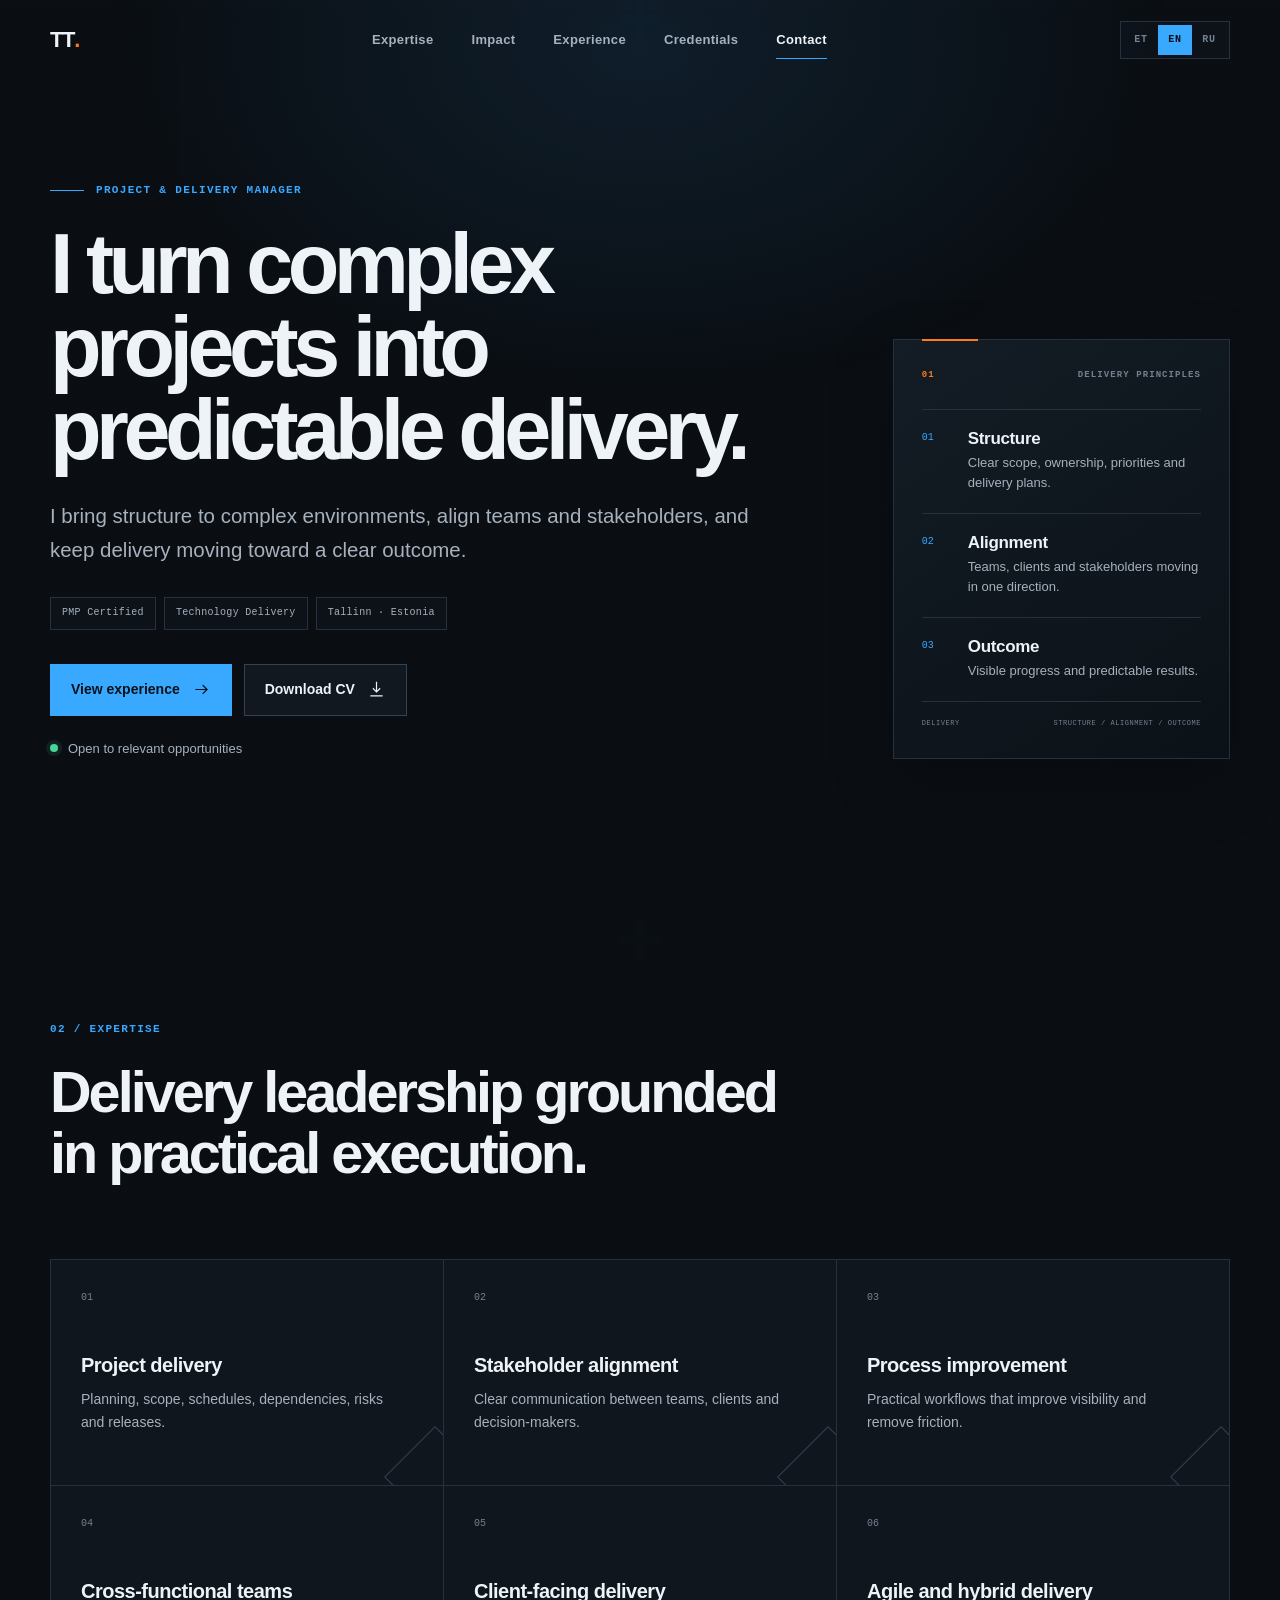
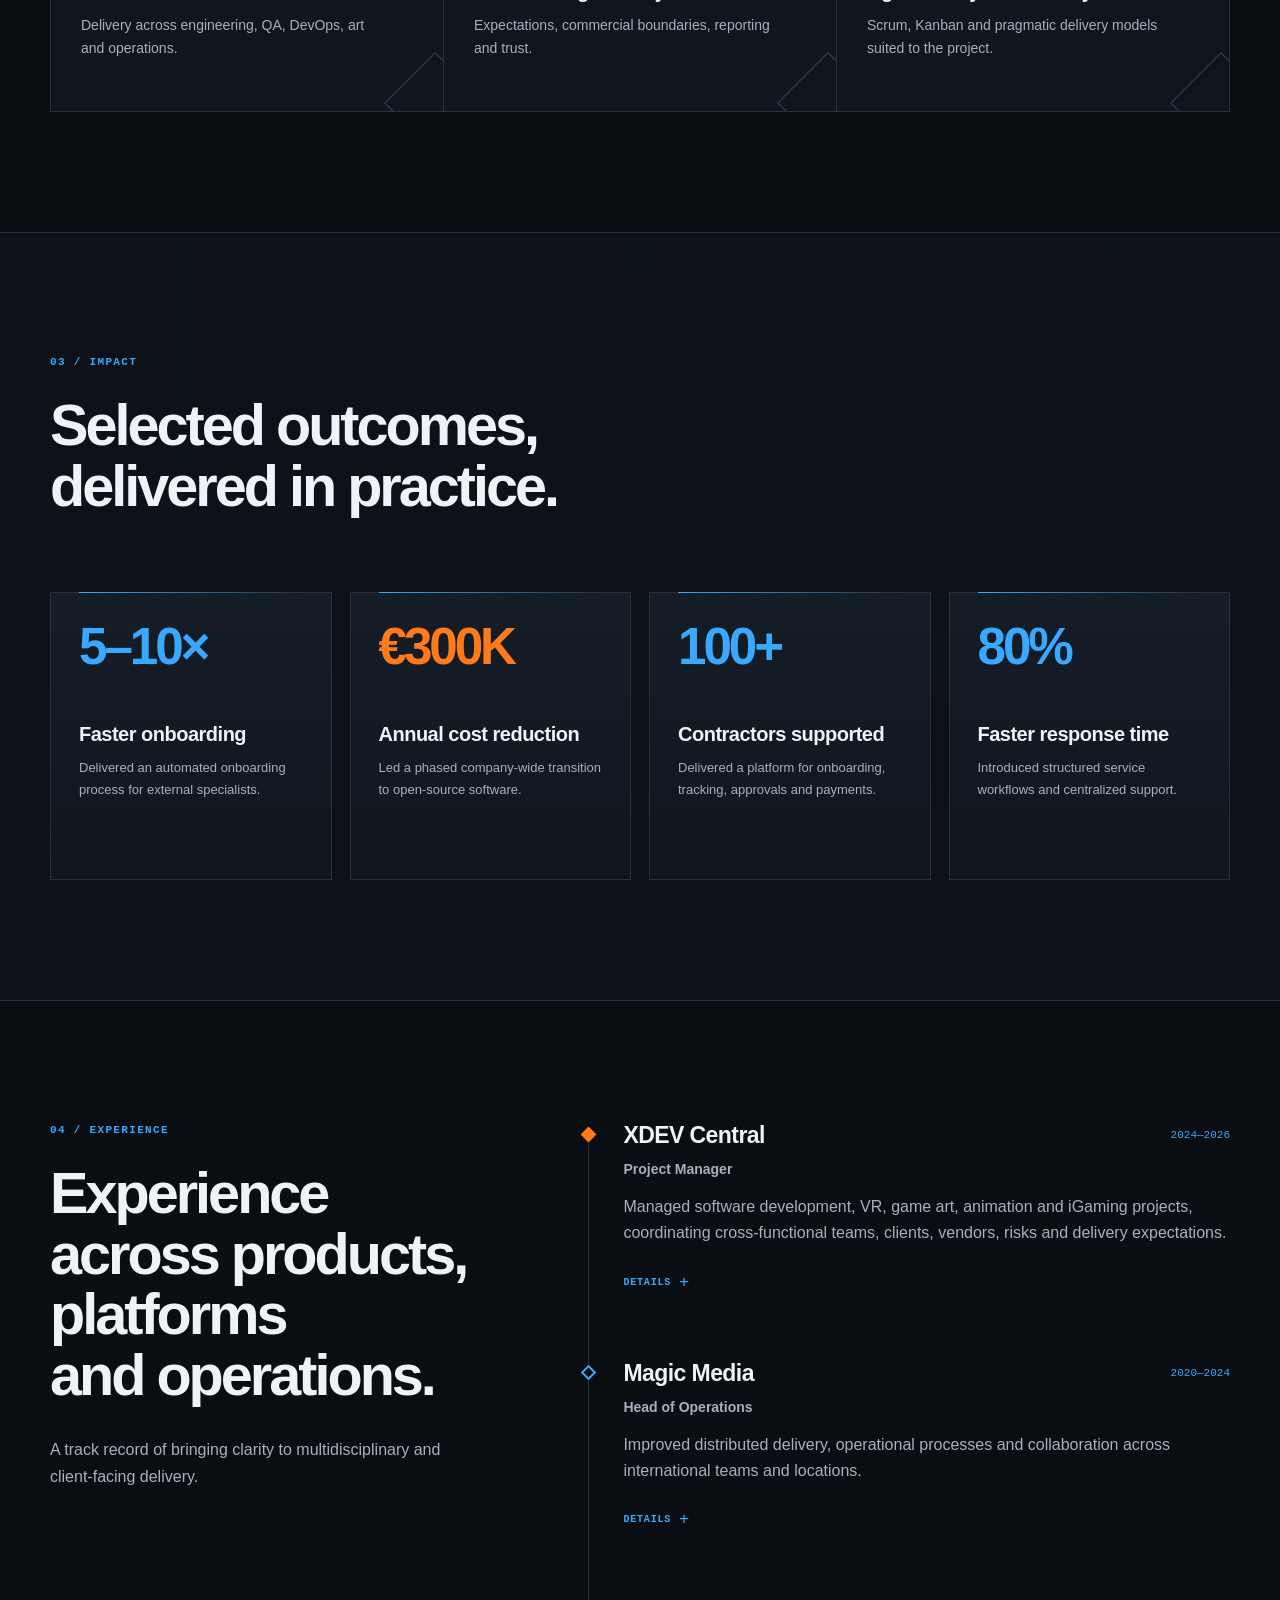
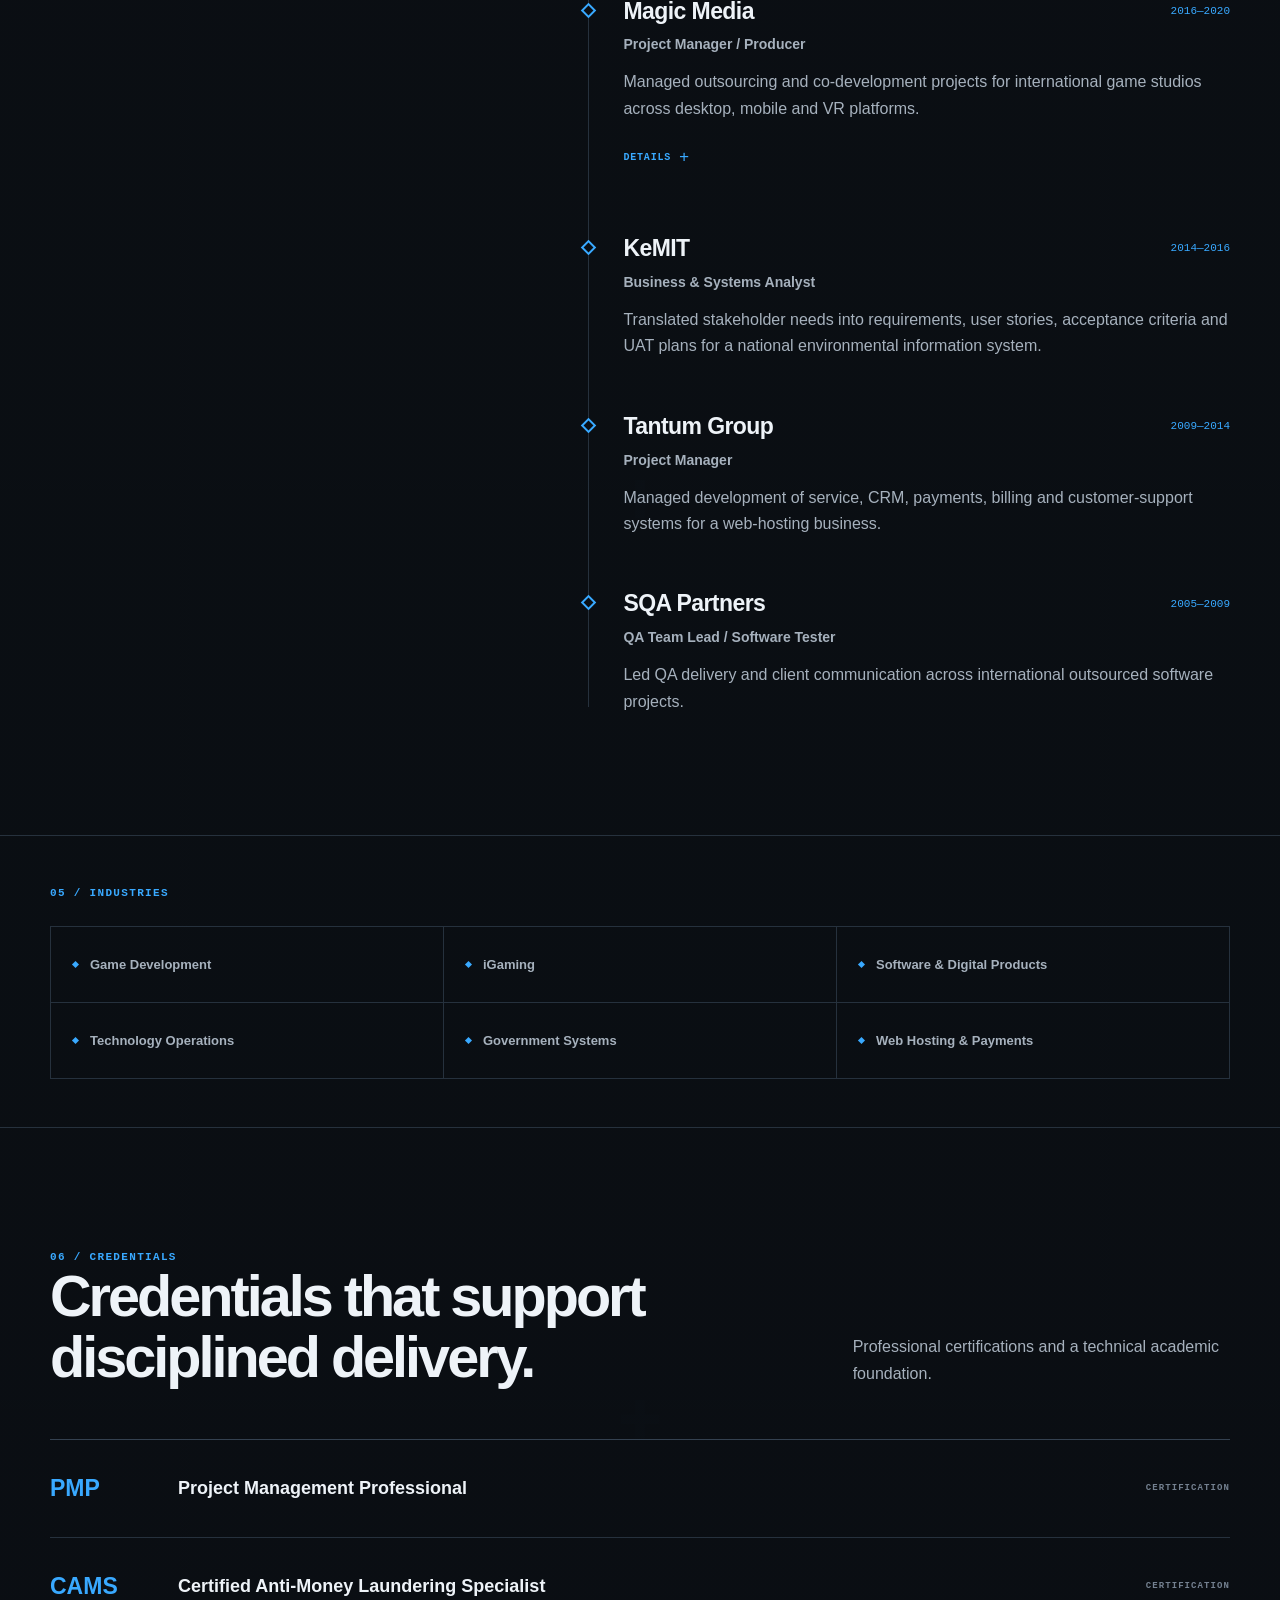
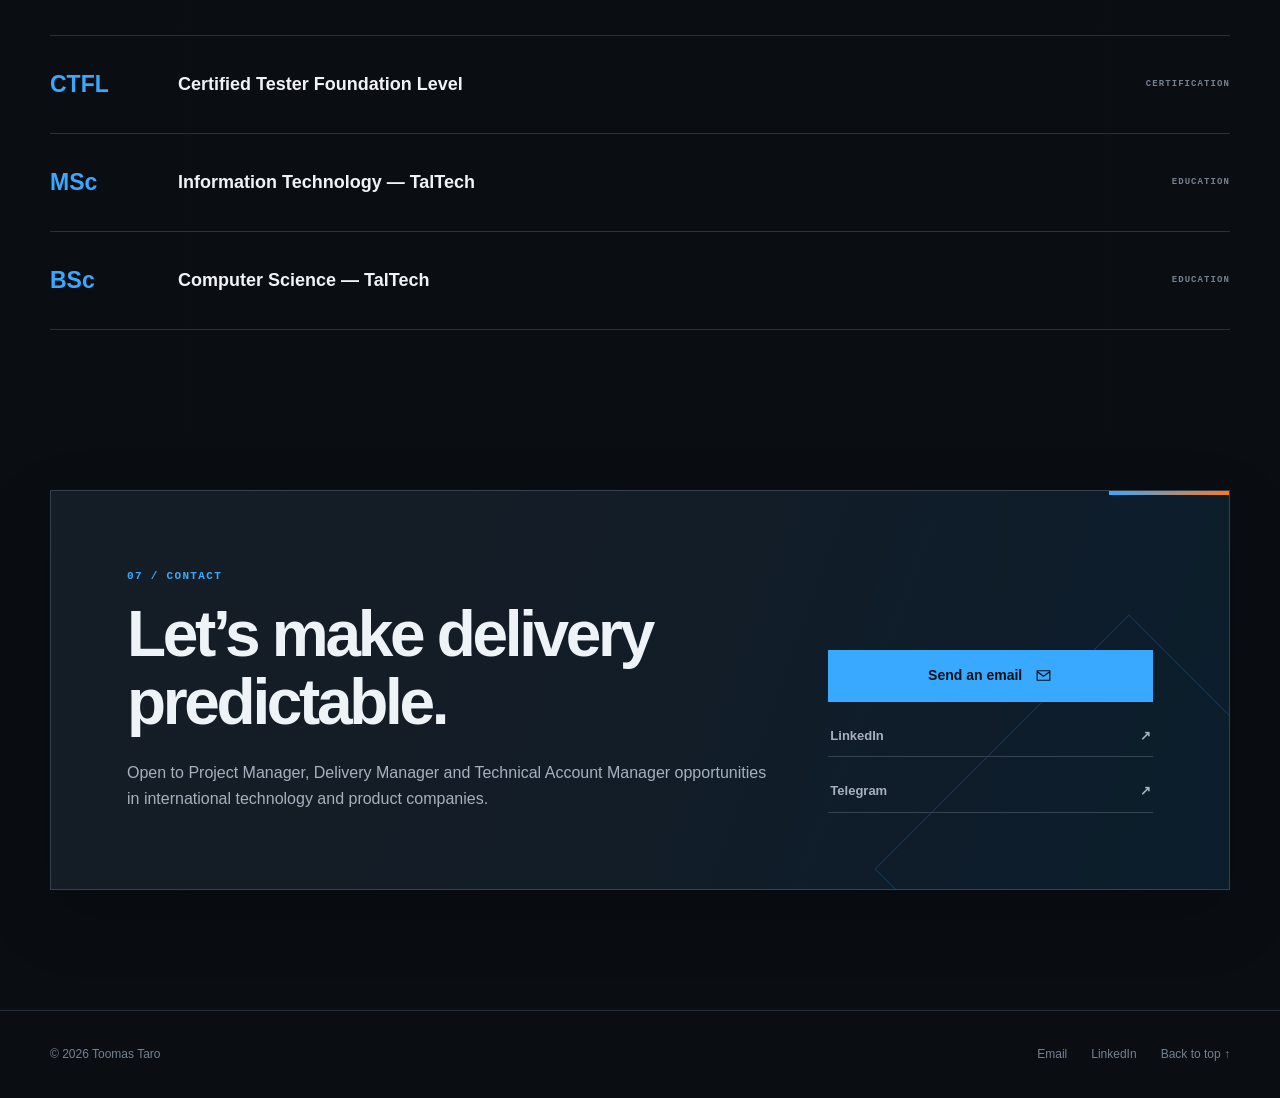
==== index.html @ 983b050f "Build multilingual professional portfolio website" ====
<!doctype html>
<html lang="en">
<head>
  <meta charset="utf-8">
  <meta name="viewport" content="width=device-width, initial-scale=1">
  <title>Toomas Taro — Project &amp; Delivery Manager</title>
  <meta name="description" content="Project &amp; Delivery Manager working across software development, game production, iGaming and digital products.">
  <meta name="author" content="Toomas Taro">
  <meta name="theme-color" content="#0a0e13">
  <link rel="canonical" href="https://cv.toomastaro.com/">
  <meta property="og:title" content="Toomas Taro — Project &amp; Delivery Manager">
  <meta property="og:description" content="Project &amp; Delivery Manager working across software development, game production, iGaming and digital products.">
  <meta property="og:type" content="profile">
  <meta property="og:url" content="https://cv.toomastaro.com/">
  <meta property="og:image" content="https://cv.toomastaro.com/assets/images/social-preview.svg">
  <meta property="og:image:alt" content="Toomas Taro — Project &amp; Delivery Manager">
  <meta name="twitter:card" content="summary_large_image">
  <meta name="twitter:title" content="Toomas Taro — Project &amp; Delivery Manager">
  <meta name="twitter:description" content="Project &amp; Delivery Manager working across software development, game production, iGaming and digital products.">
  <meta name="twitter:image" content="https://cv.toomastaro.com/assets/images/social-preview.svg">
  <link rel="icon" href="favicon.svg" type="image/svg+xml">
  <link rel="stylesheet" href="styles.css">
  <script type="application/ld+json">
    {
      "@context": "https://schema.org",
      "@type": "Person",
      "name": "Toomas Taro",
      "jobTitle": "Project & Delivery Manager",
      "address": {
        "@type": "PostalAddress",
        "addressLocality": "Tallinn",
        "addressCountry": "EE"
      },
      "email": "mailto:toomas.taro@gmail.com",
      "url": "https://cv.toomastaro.com/",
      "sameAs": [
        "https://www.linkedin.com/in/toomastaro",
        "https://t.me/mousesquad"
      ],
      "alumniOf": {
        "@type": "CollegeOrUniversity",
        "name": "TalTech"
      }
    }
  </script>
  <script defer src="content/en.js"></script>
  <script defer src="content/et.js"></script>
  <script defer src="content/ru.js"></script>
  <script defer src="script.js"></script>
</head>
<body>
  <a class="skip-link" href="#main" data-i18n="a11y.skip">Skip to content</a>

  <header class="site-header" data-header>
    <div class="header-inner container">
      <a class="brand" href="#top" aria-label="Toomas Taro — home">
        <span>TT</span><i aria-hidden="true">.</i>
      </a>

      <nav class="primary-nav" id="primary-navigation" aria-label="Primary navigation" data-nav>
        <a href="#expertise" data-i18n="nav.expertise">Expertise</a>
        <a href="#impact" data-i18n="nav.impact">Impact</a>
        <a href="#experience" data-i18n="nav.experience">Experience</a>
        <a href="#credentials" data-i18n="nav.credentials">Credentials</a>
        <a href="#contact" data-i18n="nav.contact">Contact</a>
      </nav>

      <div class="header-actions">
        <div class="language-switcher" role="group" aria-label="Language">
          <button type="button" data-language="et" lang="et" aria-pressed="false">ET</button>
          <button type="button" data-language="en" lang="en" aria-pressed="true">EN</button>
          <button type="button" data-language="ru" lang="ru" aria-pressed="false">RU</button>
        </div>
        <button class="menu-toggle" type="button" aria-controls="primary-navigation" aria-expanded="false" data-menu-toggle>
          <span class="sr-only" data-i18n="a11y.menu">Open menu</span>
          <span aria-hidden="true"></span>
          <span aria-hidden="true"></span>
        </button>
      </div>
    </div>
  </header>

  <main id="main">
    <section class="hero section" id="top" aria-labelledby="hero-title">
      <div class="hero-grid container">
        <div class="hero-copy">
          <p class="eyebrow" data-i18n="hero.eyebrow">Project &amp; Delivery Manager</p>
          <h1 id="hero-title" data-i18n="hero.title">I turn complex projects into predictable delivery.</h1>
          <p class="hero-description" data-i18n="hero.description">I bring structure to complex environments, align teams and stakeholders, and keep delivery moving toward a clear outcome.</p>
          <ul class="tag-list" aria-label="Highlights">
            <li data-i18n="hero.tagPmp">PMP Certified</li>
            <li data-i18n="hero.tagDelivery">Technology Delivery</li>
            <li data-i18n="hero.tagLocation">Tallinn · Estonia</li>
          </ul>
          <div class="hero-actions">
            <a class="button button-primary" href="#experience">
              <span data-i18n="hero.viewExperience">View experience</span>
              <svg aria-hidden="true" viewBox="0 0 24 24"><path d="m5 12 14 0m-5-5 5 5-5 5"/></svg>
            </a>
            <a class="button button-secondary" href="assets/cv/toomas-taro-cv-en.pdf" data-cv-link download>
              <span data-i18n="hero.downloadCv">Download CV</span>
              <svg aria-hidden="true" viewBox="0 0 24 24"><path d="M12 3v12m-4-4 4 4 4-4M5 20h14"/></svg>
            </a>
          </div>
          <p class="availability"><span aria-hidden="true"></span><span data-i18n="hero.availability">Open to relevant opportunities</span></p>
        </div>

        <aside class="hero-panel" aria-label="Delivery principles">
          <div class="panel-label"><span>01</span><span data-i18n="hero.panelLabel">Delivery principles</span></div>
          <div class="principle-list" data-render="principles"></div>
          <div class="panel-code" aria-hidden="true"><span>DELIVERY</span><span>STRUCTURE / ALIGNMENT / OUTCOME</span></div>
        </aside>
      </div>
    </section>

    <section class="section" id="expertise" aria-labelledby="expertise-title">
      <div class="container">
        <div class="section-heading reveal">
          <p class="section-index">02 / <span data-i18n="nav.expertise">Expertise</span></p>
          <h2 id="expertise-title" data-i18n="expertise.title">Delivery leadership grounded in practical execution.</h2>
        </div>
        <div class="card-grid expertise-grid" data-render="expertise"></div>
      </div>
    </section>

    <section class="section impact-section" id="impact" aria-labelledby="impact-title">
      <div class="container">
        <div class="section-heading reveal">
          <p class="section-index">03 / <span data-i18n="nav.impact">Impact</span></p>
          <h2 id="impact-title" data-i18n="impact.title">Selected outcomes, delivered in practice.</h2>
        </div>
        <div class="impact-grid" data-render="impact"></div>
      </div>
    </section>

    <section class="section" id="experience" aria-labelledby="experience-title">
      <div class="container experience-layout">
        <div class="section-heading section-heading-sticky reveal">
          <p class="section-index">04 / <span data-i18n="nav.experience">Experience</span></p>
          <h2 id="experience-title" data-i18n="experience.title">Experience across products, platforms and operations.</h2>
          <p data-i18n="experience.intro">A track record of bringing clarity to multidisciplinary and client-facing delivery.</p>
        </div>
        <div class="timeline" data-render="experience"></div>
      </div>
    </section>

    <section class="section industries-section" aria-labelledby="industries-title">
      <div class="container">
        <p class="section-index reveal">05 / <span data-i18n="industries.label">Industries</span></p>
        <h2 class="sr-only" id="industries-title" data-i18n="industries.title">Industry experience</h2>
        <div class="industries-grid" data-render="industries"></div>
      </div>
    </section>

    <section class="section" id="credentials" aria-labelledby="credentials-title">
      <div class="container">
        <div class="section-heading credentials-heading reveal">
          <div>
            <p class="section-index">06 / <span data-i18n="nav.credentials">Credentials</span></p>
            <h2 id="credentials-title" data-i18n="credentials.title">Credentials that support disciplined delivery.</h2>
          </div>
          <p data-i18n="credentials.intro">Professional certifications and a technical academic foundation.</p>
        </div>
        <div class="credentials-list" data-render="credentials"></div>
      </div>
    </section>

    <section class="section contact-section" id="contact" aria-labelledby="contact-title">
      <div class="container">
        <div class="contact-card reveal">
          <div class="contact-copy">
            <p class="section-index">07 / <span data-i18n="nav.contact">Contact</span></p>
            <h2 id="contact-title" data-i18n="contact.title">Let’s make delivery predictable.</h2>
            <p data-i18n="contact.description">Open to Project Manager, Delivery Manager and Technical Account Manager opportunities in international technology and product companies.</p>
          </div>
          <div class="contact-actions">
            <a class="button button-primary" href="mailto:toomas.taro@gmail.com">
              <span data-i18n="contact.email">Send an email</span>
              <svg aria-hidden="true" viewBox="0 0 24 24"><path d="M4 6h16v12H4zM4 7l8 6 8-6"/></svg>
            </a>
            <a class="text-link" href="https://www.linkedin.com/in/toomastaro" target="_blank" rel="noopener noreferrer">LinkedIn <span aria-hidden="true">↗</span></a>
            <a class="text-link" href="https://t.me/mousesquad" target="_blank" rel="noopener noreferrer">Telegram <span aria-hidden="true">↗</span></a>
          </div>
        </div>
      </div>
    </section>
  </main>

  <footer class="site-footer">
    <div class="container footer-inner">
      <p>© <span data-current-year>2026</span> Toomas Taro</p>
      <div class="footer-links">
        <a href="mailto:toomas.taro@gmail.com">Email</a>
        <a href="https://www.linkedin.com/in/toomastaro" target="_blank" rel="noopener noreferrer">LinkedIn</a>
        <a href="#top" data-i18n="footer.top">Back to top ↑</a>
      </div>
    </div>
  </footer>
</body>
</html>
---- styles.css ----
:root {
  --background: #0a0e13;
  --background-secondary: #10161e;
  --surface: #151d27;
  --surface-hover: #1a2531;
  --text-primary: #eef3f8;
  --text-secondary: #a6b1bd;
  --text-muted: #748190;
  --blue: #39a9ff;
  --blue-dark: #1675b8;
  --orange: #ff7a1a;
  --border: #26313d;
  --border-light: #344150;
  --font-heading: "Space Grotesk", "Aptos Display", "Segoe UI", sans-serif;
  --font-body: Inter, Aptos, "Segoe UI", sans-serif;
  --font-mono: "JetBrains Mono", "Cascadia Code", Consolas, monospace;
  --container: 1180px;
  --header-height: 80px;
  --radius: 3px;
  --shadow: 0 24px 60px rgb(0 0 0 / 24%);
  color-scheme: dark;
}

*,
*::before,
*::after {
  box-sizing: border-box;
}

html {
  scroll-behavior: smooth;
  scroll-padding-top: calc(var(--header-height) + 24px);
}

body {
  min-width: 320px;
  margin: 0;
  overflow-x: hidden;
  color: var(--text-primary);
  background:
    linear-gradient(rgb(10 14 19 / 94%), rgb(10 14 19 / 98%)),
    url("assets/images/decorative-grid.svg") top center / 920px auto repeat;
  font-family: var(--font-body);
  font-size: 16px;
  line-height: 1.65;
  -webkit-font-smoothing: antialiased;
}

body::before {
  position: fixed;
  z-index: -1;
  top: -20rem;
  left: 50%;
  width: 70rem;
  height: 46rem;
  background: radial-gradient(ellipse, rgb(57 169 255 / 10%), transparent 68%);
  content: "";
  pointer-events: none;
  transform: translateX(-50%);
}

body.menu-open {
  overflow: hidden;
}

::selection {
  color: var(--text-primary);
  background: rgb(22 117 184 / 65%);
}

a {
  color: inherit;
  text-decoration: none;
}

button,
a {
  -webkit-tap-highlight-color: transparent;
}

button {
  color: inherit;
  font: inherit;
}

svg {
  display: block;
}

.container {
  width: min(calc(100% - 48px), var(--container));
  margin-inline: auto;
}

.section {
  padding: 120px 0;
}

.sr-only {
  position: absolute;
  width: 1px;
  height: 1px;
  padding: 0;
  overflow: hidden;
  border: 0;
  margin: -1px;
  clip: rect(0, 0, 0, 0);
  white-space: nowrap;
}

.skip-link {
  position: fixed;
  z-index: 1000;
  top: 12px;
  left: 12px;
  padding: 10px 16px;
  color: var(--background);
  background: var(--text-primary);
  font-weight: 700;
  transform: translateY(-150%);
}

.skip-link:focus {
  transform: translateY(0);
}

:focus-visible {
  outline: 2px solid var(--orange);
  outline-offset: 4px;
}

/* Header */
.site-header {
  position: fixed;
  z-index: 100;
  top: 0;
  right: 0;
  left: 0;
  border-bottom: 1px solid transparent;
  transition: background-color 180ms ease, border-color 180ms ease, box-shadow 180ms ease;
}

.site-header.is-scrolled,
.site-header.is-menu-open {
  border-color: rgb(38 49 61 / 85%);
  background: rgb(10 14 19 / 88%);
  box-shadow: 0 10px 40px rgb(0 0 0 / 14%);
  backdrop-filter: blur(18px);
}

.header-inner {
  display: flex;
  min-height: var(--header-height);
  align-items: center;
  justify-content: space-between;
  transition: min-height 180ms ease;
}

.is-scrolled .header-inner {
  min-height: 66px;
}

.brand {
  display: inline-flex;
  align-items: baseline;
  font-family: var(--font-heading);
  font-size: 22px;
  font-weight: 800;
  letter-spacing: -0.06em;
}

.brand i {
  color: var(--orange);
  font-style: normal;
}

.primary-nav {
  display: flex;
  align-items: center;
  gap: clamp(20px, 3vw, 38px);
}

.primary-nav a {
  position: relative;
  color: var(--text-secondary);
  font-size: 13px;
  font-weight: 650;
  letter-spacing: 0.025em;
  transition: color 160ms ease;
}

.primary-nav a::after {
  position: absolute;
  right: 0;
  bottom: -8px;
  left: 0;
  height: 1px;
  background: var(--blue);
  content: "";
  transform: scaleX(0);
  transform-origin: right;
  transition: transform 180ms ease;
}

.primary-nav a:hover,
.primary-nav a[aria-current="true"] {
  color: var(--text-primary);
}

.primary-nav a:hover::after,
.primary-nav a[aria-current="true"]::after {
  transform: scaleX(1);
  transform-origin: left;
}

.header-actions,
.language-switcher {
  display: flex;
  align-items: center;
}

.header-actions {
  gap: 16px;
}

.language-switcher {
  padding: 3px;
  border: 1px solid var(--border);
  background: rgb(16 22 30 / 60%);
}

.language-switcher button {
  min-width: 34px;
  min-height: 30px;
  padding: 4px 7px;
  border: 0;
  color: var(--text-muted);
  background: transparent;
  cursor: pointer;
  font-family: var(--font-mono);
  font-size: 10px;
  font-weight: 700;
  letter-spacing: 0.08em;
}

.language-switcher button[aria-pressed="true"] {
  color: var(--background);
  background: var(--blue);
}

.menu-toggle {
  display: none;
  width: 42px;
  height: 42px;
  padding: 12px 9px;
  border: 1px solid var(--border);
  background: transparent;
  cursor: pointer;
}

.menu-toggle span:not(.sr-only) {
  display: block;
  width: 22px;
  height: 1px;
  margin: 5px 0;
  background: currentcolor;
  transition: transform 180ms ease;
}

.menu-toggle[aria-expanded="true"] span:nth-last-child(2) {
  transform: translateY(3px) rotate(45deg);
}

.menu-toggle[aria-expanded="true"] span:last-child {
  transform: translateY(-3px) rotate(-45deg);
}

/* Type and shared components */
h1,
h2,
h3,
p {
  margin-top: 0;
}

h1,
h2,
h3 {
  font-family: var(--font-heading);
  text-wrap: balance;
}

h1 {
  max-width: 850px;
  margin-bottom: 28px;
  font-size: clamp(3.25rem, 6.6vw, 6.25rem);
  font-weight: 690;
  letter-spacing: -0.065em;
  line-height: 0.98;
}

h2 {
  max-width: 790px;
  margin-bottom: 24px;
  font-size: clamp(2.2rem, 4.5vw, 4.25rem);
  font-weight: 640;
  letter-spacing: -0.052em;
  line-height: 1.05;
}

h3 {
  margin-bottom: 10px;
  font-size: 20px;
  letter-spacing: -0.025em;
  line-height: 1.25;
}

.eyebrow,
.section-index,
.panel-label,
.credential-type {
  color: var(--blue);
  font-family: var(--font-mono);
  font-size: 11px;
  font-weight: 700;
  letter-spacing: 0.12em;
  text-transform: uppercase;
}

.eyebrow {
  display: flex;
  margin-bottom: 24px;
  align-items: center;
  gap: 12px;
}

.eyebrow::before {
  width: 34px;
  height: 1px;
  background: var(--blue);
  content: "";
}

.section-heading {
  display: flex;
  margin-bottom: 52px;
  flex-direction: column;
  gap: 8px;
}

.section-heading p:last-child {
  max-width: 540px;
  color: var(--text-secondary);
}

.section-index {
  margin-bottom: 16px;
}

.button {
  display: inline-flex;
  min-height: 52px;
  padding: 13px 20px;
  border: 1px solid transparent;
  align-items: center;
  justify-content: center;
  gap: 12px;
  font-size: 14px;
  font-weight: 750;
  line-height: 1.2;
  transition: border-color 160ms ease, background 160ms ease, color 160ms ease, transform 160ms ease;
}

.button svg {
  width: 19px;
  height: 19px;
  fill: none;
  stroke: currentcolor;
  stroke-linecap: square;
  stroke-linejoin: miter;
  stroke-width: 1.5;
}

.button:hover {
  transform: translateY(-2px);
}

.button-primary {
  color: #06111a;
  background: var(--blue);
}

.button-primary:hover {
  background: #68bdff;
}

.button-secondary {
  border-color: var(--border-light);
  color: var(--text-primary);
  background: rgb(21 29 39 / 70%);
}

.button-secondary:hover {
  border-color: var(--blue);
  background: var(--surface-hover);
}

/* Hero */
.hero {
  display: flex;
  min-height: min(940px, 100svh);
  padding-top: calc(var(--header-height) + 80px);
  align-items: center;
}

.hero-grid {
  display: grid;
  align-items: end;
  gap: 48px;
  grid-template-columns: minmax(0, 1.65fr) minmax(300px, 0.7fr);
}

.hero-copy {
  position: relative;
}

.hero-description {
  max-width: 720px;
  margin-bottom: 30px;
  color: var(--text-secondary);
  font-size: clamp(1.05rem, 1.6vw, 1.3rem);
  line-height: 1.65;
}

.tag-list {
  display: flex;
  padding: 0;
  margin: 0 0 34px;
  flex-wrap: wrap;
  gap: 8px;
  list-style: none;
}

.tag-list li {
  padding: 7px 11px;
  border: 1px solid var(--border);
  color: var(--text-secondary);
  background: rgb(16 22 30 / 65%);
  font-family: var(--font-mono);
  font-size: 10px;
  letter-spacing: 0.03em;
}

.hero-actions {
  display: flex;
  flex-wrap: wrap;
  gap: 12px;
}

.availability {
  display: flex;
  margin: 22px 0 0;
  align-items: center;
  gap: 10px;
  color: var(--text-secondary);
  font-size: 13px;
}

.availability > span:first-child {
  position: relative;
  width: 8px;
  height: 8px;
  border-radius: 50%;
  background: #44d69a;
  box-shadow: 0 0 0 4px rgb(68 214 154 / 10%);
}

.hero-panel {
  position: relative;
  padding: 28px;
  border: 1px solid var(--border);
  background: linear-gradient(145deg, rgb(21 29 39 / 92%), rgb(12 18 24 / 92%));
  box-shadow: var(--shadow);
}

.hero-panel::before {
  position: absolute;
  top: -1px;
  left: 28px;
  width: 56px;
  height: 2px;
  background: var(--orange);
  content: "";
}

.panel-label {
  display: flex;
  margin-bottom: 26px;
  align-items: center;
  justify-content: space-between;
  color: var(--text-muted);
  font-size: 9px;
}

.panel-label span:first-child {
  color: var(--orange);
}

.principle {
  display: grid;
  padding: 20px 0;
  border-top: 1px solid var(--border);
  gap: 18px;
  grid-template-columns: 28px 1fr;
}

.principle-number {
  color: var(--blue);
  font-family: var(--font-mono);
  font-size: 10px;
}

.principle h2 {
  margin: 0 0 5px;
  font-size: 17px;
  font-weight: 650;
  letter-spacing: -0.02em;
}

.principle p {
  margin: 0;
  color: var(--text-secondary);
  font-size: 13px;
  line-height: 1.55;
}

.panel-code {
  display: flex;
  padding-top: 16px;
  border-top: 1px solid var(--border);
  justify-content: space-between;
  gap: 12px;
  color: var(--text-muted);
  font-family: var(--font-mono);
  font-size: 7px;
  letter-spacing: 0.08em;
}

/* Expertise */
.card-grid {
  display: grid;
  gap: 1px;
  background: var(--border);
  border: 1px solid var(--border);
}

.expertise-grid {
  grid-template-columns: repeat(3, minmax(0, 1fr));
}

.expertise-card {
  position: relative;
  min-height: 225px;
  padding: 30px;
  overflow: hidden;
  background: var(--background-secondary);
  transition: background 180ms ease, transform 180ms ease;
}

.expertise-card::after {
  position: absolute;
  right: -28px;
  bottom: -28px;
  width: 72px;
  height: 72px;
  border: 1px solid var(--border-light);
  content: "";
  transform: rotate(45deg);
  transition: border-color 180ms ease;
}

.expertise-card:hover {
  z-index: 1;
  background: var(--surface);
  transform: translateY(-4px);
}

.expertise-card:hover::after {
  border-color: var(--blue);
}

.card-number {
  display: block;
  margin-bottom: 46px;
  color: var(--text-muted);
  font-family: var(--font-mono);
  font-size: 10px;
}

.expertise-card p {
  max-width: 310px;
  margin: 0;
  color: var(--text-secondary);
  font-size: 14px;
}

/* Impact */
.impact-section {
  border-block: 1px solid var(--border);
  background: rgb(16 22 30 / 55%);
}

.impact-grid {
  display: grid;
  gap: 18px;
  grid-template-columns: repeat(4, minmax(0, 1fr));
}

.impact-card {
  position: relative;
  min-height: 288px;
  padding: 28px;
  border: 1px solid var(--border);
  background: linear-gradient(180deg, var(--surface), var(--background-secondary));
  transition: border-color 180ms ease, transform 180ms ease;
}

.impact-card:hover {
  border-color: var(--border-light);
  transform: translateY(-4px);
}

.impact-card::before {
  position: absolute;
  top: -1px;
  right: 28px;
  left: 28px;
  height: 1px;
  background: linear-gradient(90deg, var(--blue), transparent);
  content: "";
}

.impact-value {
  display: block;
  margin-bottom: 50px;
  color: var(--blue);
  font-family: var(--font-heading);
  font-size: clamp(2.6rem, 4vw, 4.2rem);
  font-weight: 700;
  letter-spacing: -0.06em;
  line-height: 1;
}

.impact-card:nth-child(2) .impact-value {
  color: var(--orange);
}

.impact-card p {
  margin: 0;
  color: var(--text-secondary);
  font-size: 13px;
}

/* Experience */
.experience-layout {
  display: grid;
  align-items: start;
  gap: clamp(48px, 8vw, 110px);
  grid-template-columns: minmax(280px, 0.8fr) minmax(0, 1.2fr);
}

.section-heading-sticky {
  position: sticky;
  top: 120px;
  margin: 0;
}

.timeline {
  position: relative;
}

.timeline::before {
  position: absolute;
  top: 8px;
  bottom: 8px;
  left: 5px;
  width: 1px;
  background: var(--border);
  content: "";
}

.timeline-item {
  position: relative;
  padding: 0 0 52px 40px;
}

.timeline-item:last-child {
  padding-bottom: 0;
}

.timeline-marker {
  position: absolute;
  top: 8px;
  left: 0;
  width: 11px;
  height: 11px;
  border: 2px solid var(--blue);
  background: var(--background);
  transform: rotate(45deg);
}

.timeline-item:first-child .timeline-marker {
  border-color: var(--orange);
  background: var(--orange);
}

.timeline-meta {
  display: flex;
  margin-bottom: 8px;
  align-items: center;
  justify-content: space-between;
  gap: 20px;
}

.timeline-company {
  margin: 0;
  font-size: 23px;
}

.timeline-period {
  flex: 0 0 auto;
  color: var(--blue);
  font-family: var(--font-mono);
  font-size: 11px;
}

.timeline-role {
  margin-bottom: 13px;
  color: var(--text-secondary);
  font-size: 14px;
  font-weight: 700;
}

.timeline-description {
  margin-bottom: 0;
  color: var(--text-secondary);
}

.details-toggle {
  display: inline-flex;
  padding: 10px 0;
  border: 0;
  margin-top: 12px;
  align-items: center;
  gap: 8px;
  color: var(--blue);
  background: transparent;
  cursor: pointer;
  font-family: var(--font-mono);
  font-size: 10px;
  font-weight: 700;
  letter-spacing: 0.08em;
  text-transform: uppercase;
}

.details-toggle::after {
  content: "+";
  font-size: 17px;
  font-weight: 400;
}

.details-toggle[aria-expanded="true"]::after {
  content: "−";
}

.timeline-details {
  display: grid;
  grid-template-rows: 0fr;
  transition: grid-template-rows 220ms ease;
}

.timeline-details > div {
  overflow: hidden;
}

.timeline-details.is-open {
  grid-template-rows: 1fr;
}

.timeline-details ul {
  padding: 16px 0 0 18px;
  margin: 0;
  color: var(--text-secondary);
  font-size: 14px;
}

.timeline-details li {
  padding-left: 6px;
  margin-bottom: 7px;
}

.timeline-details li::marker {
  color: var(--orange);
}

/* Industries */
.industries-section {
  padding: 48px 0;
  border-block: 1px solid var(--border);
}

.industries-section .section-index {
  margin-bottom: 24px;
}

.industries-grid {
  display: grid;
  border-top: 1px solid var(--border);
  border-left: 1px solid var(--border);
  grid-template-columns: repeat(3, minmax(0, 1fr));
}

.industry-item {
  display: flex;
  min-height: 76px;
  padding: 18px 22px;
  border-right: 1px solid var(--border);
  border-bottom: 1px solid var(--border);
  align-items: center;
  gap: 12px;
  color: var(--text-secondary);
  font-size: 13px;
  font-weight: 700;
}

.industry-item::before {
  width: 5px;
  height: 5px;
  flex: 0 0 auto;
  background: var(--blue);
  content: "";
  transform: rotate(45deg);
}

/* Credentials */
.credentials-heading {
  display: grid;
  align-items: end;
  gap: 48px;
  grid-template-columns: 1.6fr 0.8fr;
}

.credentials-heading h2,
.credentials-heading p {
  margin-bottom: 0;
}

.credentials-list {
  border-top: 1px solid var(--border-light);
}

.credential-item {
  display: grid;
  min-height: 98px;
  padding: 20px 0;
  border-bottom: 1px solid var(--border);
  align-items: center;
  gap: 28px;
  grid-template-columns: 100px 1fr auto;
  transition: padding 180ms ease, background 180ms ease;
}

.credential-item:hover {
  padding-right: 20px;
  padding-left: 20px;
  background: var(--background-secondary);
}

.credential-code {
  color: var(--blue);
  font-family: var(--font-heading);
  font-size: 23px;
  font-weight: 700;
}

.credential-name {
  font-family: var(--font-heading);
  font-size: 18px;
  font-weight: 600;
}

.credential-type {
  color: var(--text-muted);
  font-size: 9px;
}

/* Contact and footer */
.contact-section {
  padding-top: 40px;
}

.contact-card {
  position: relative;
  display: grid;
  min-height: 390px;
  padding: clamp(32px, 6vw, 76px);
  overflow: hidden;
  border: 1px solid var(--border-light);
  align-items: end;
  gap: 52px;
  background:
    linear-gradient(110deg, rgb(21 29 39 / 98%) 30%, rgb(12 31 46 / 92%)),
    url("assets/images/decorative-grid.svg") center / 720px;
  box-shadow: var(--shadow);
  grid-template-columns: 1.4fr 0.7fr;
}

.contact-card::before,
.contact-card::after {
  position: absolute;
  content: "";
  pointer-events: none;
}

.contact-card::before {
  top: 0;
  right: 0;
  width: 120px;
  height: 4px;
  background: linear-gradient(90deg, var(--blue), var(--orange));
}

.contact-card::after {
  right: -80px;
  bottom: -160px;
  width: 360px;
  height: 360px;
  border: 1px solid rgb(57 169 255 / 20%);
  transform: rotate(45deg);
}

.contact-copy,
.contact-actions {
  position: relative;
  z-index: 1;
}

.contact-copy h2 {
  font-size: clamp(2.6rem, 5vw, 5rem);
}

.contact-copy p:last-child {
  max-width: 680px;
  margin-bottom: 0;
  color: var(--text-secondary);
}

.contact-actions {
  display: flex;
  align-items: stretch;
  flex-direction: column;
  gap: 13px;
}

.text-link {
  display: flex;
  padding: 10px 2px;
  border-bottom: 1px solid var(--border-light);
  align-items: center;
  justify-content: space-between;
  color: var(--text-secondary);
  font-size: 13px;
  font-weight: 700;
  transition: color 160ms ease, border-color 160ms ease;
}

.text-link:hover {
  border-color: var(--blue);
  color: var(--text-primary);
}

.site-footer {
  padding: 34px 0;
  border-top: 1px solid var(--border);
  color: var(--text-muted);
  font-size: 12px;
}

.footer-inner,
.footer-links {
  display: flex;
  align-items: center;
}

.footer-inner {
  justify-content: space-between;
  gap: 24px;
}

.footer-inner p {
  margin: 0;
}

.footer-links {
  gap: 24px;
}

.footer-links a:hover {
  color: var(--text-primary);
}

/* Reveal motion */
.reveal,
[data-render] > * {
  opacity: 0;
  transform: translateY(14px);
  transition: opacity 500ms ease, transform 500ms ease;
}

.reveal.is-visible,
[data-render] > *.is-visible {
  opacity: 1;
  transform: translateY(0);
}

[data-render] > *:nth-child(2) {
  transition-delay: 45ms;
}

[data-render] > *:nth-child(3) {
  transition-delay: 90ms;
}

[data-render] > *:nth-child(4) {
  transition-delay: 135ms;
}

[data-render] > *:nth-child(5),
[data-render] > *:nth-child(6) {
  transition-delay: 180ms;
}

/* Responsive */
@media (max-width: 980px) {
  .section {
    padding: 96px 0;
  }

  .primary-nav {
    gap: 20px;
  }

  .hero {
    min-height: auto;
    padding-top: 160px;
  }

  .hero-grid {
    align-items: stretch;
    grid-template-columns: 1fr;
  }

  .hero-panel {
    display: grid;
    gap: 0 28px;
    grid-template-columns: repeat(3, 1fr);
  }

  .panel-label,
  .panel-code {
    grid-column: 1 / -1;
  }

  .principle {
    grid-template-columns: 24px 1fr;
  }

  .expertise-grid {
    grid-template-columns: repeat(2, minmax(0, 1fr));
  }

  .impact-grid {
    grid-template-columns: repeat(2, minmax(0, 1fr));
  }

  .impact-card {
    min-height: 250px;
  }

  .experience-layout {
    grid-template-columns: 1fr;
  }

  .section-heading-sticky {
    position: static;
  }
}

@media (max-width: 800px) {
  :root {
    --header-height: 72px;
  }

  .primary-nav {
    position: fixed;
    top: var(--header-height);
    right: 0;
    left: 0;
    display: grid;
    padding: 18px 24px 28px;
    border-bottom: 1px solid var(--border);
    gap: 0;
    background: rgb(10 14 19 / 98%);
    opacity: 0;
    pointer-events: none;
    transform: translateY(-12px);
    transition: opacity 180ms ease, transform 180ms ease;
    visibility: hidden;
  }

  .primary-nav.is-open {
    opacity: 1;
    pointer-events: auto;
    transform: translateY(0);
    visibility: visible;
  }

  .primary-nav a {
    padding: 15px 0;
    border-bottom: 1px solid var(--border);
    font-size: 15px;
  }

  .primary-nav a::after {
    display: none;
  }

  .menu-toggle {
    display: block;
  }

  .hero-panel {
    grid-template-columns: 1fr;
  }

  .panel-label,
  .panel-code {
    grid-column: auto;
  }

  .credentials-heading {
    grid-template-columns: 1fr;
  }

  .contact-card {
    grid-template-columns: 1fr;
  }
}

@media (max-width: 620px) {
  .container {
    width: min(calc(100% - 32px), var(--container));
  }

  .section {
    padding: 76px 0;
  }

  h1 {
    font-size: clamp(2.8rem, 13.5vw, 4rem);
  }

  h2 {
    font-size: clamp(2rem, 10vw, 3rem);
  }

  .header-inner {
    min-height: var(--header-height);
  }

  .header-actions {
    gap: 8px;
  }

  .language-switcher button {
    min-width: 30px;
    padding-inline: 5px;
  }

  .hero {
    padding-top: 128px;
  }

  .hero-grid {
    gap: 36px;
  }

  .hero-actions {
    align-items: stretch;
    flex-direction: column;
  }

  .hero-actions .button {
    width: 100%;
  }

  .hero-panel {
    padding: 22px;
  }

  .expertise-grid,
  .impact-grid,
  .industries-grid {
    grid-template-columns: 1fr;
  }

  .expertise-card,
  .impact-card {
    min-height: auto;
  }

  .card-number,
  .impact-value {
    margin-bottom: 30px;
  }

  .timeline-item {
    padding-left: 30px;
  }

  .timeline-meta {
    align-items: flex-start;
    flex-direction: column-reverse;
    gap: 4px;
  }

  .credential-item {
    gap: 5px 18px;
    grid-template-columns: 66px 1fr;
  }

  .credential-code {
    grid-row: 1 / 3;
  }

  .credential-type {
    grid-column: 2;
  }

  .contact-section {
    padding-top: 18px;
  }

  .contact-card {
    min-height: 0;
    padding: 30px 22px;
    gap: 38px;
  }

  .contact-copy h2 {
    font-size: clamp(2.4rem, 12vw, 3.5rem);
  }

  .footer-inner {
    align-items: flex-start;
    flex-direction: column;
  }

  .footer-links {
    flex-wrap: wrap;
    gap: 14px 20px;
  }
}

@media (prefers-reduced-motion: reduce) {
  html {
    scroll-behavior: auto;
  }

  *,
  *::before,
  *::after {
    scroll-behavior: auto !important;
    transition-duration: 0.01ms !important;
    animation-duration: 0.01ms !important;
    animation-iteration-count: 1 !important;
  }

  .reveal,
  [data-render] > * {
    opacity: 1;
    transform: none;
  }
}

/* 404 page */
.not-found-page {
  display: grid;
  min-height: 100svh;
  place-items: center;
}

.not-found {
  max-width: 760px;
  padding-block: 80px;
}

.not-found-code {
  display: block;
  margin-bottom: 18px;
  color: var(--orange);
  font-family: var(--font-mono);
  font-size: 13px;
  letter-spacing: 0.15em;
}

.not-found h1 {
  font-size: clamp(3rem, 9vw, 6.5rem);
}

.not-found p {
  max-width: 560px;
  margin-bottom: 28px;
  color: var(--text-secondary);
  font-size: 18px;
}
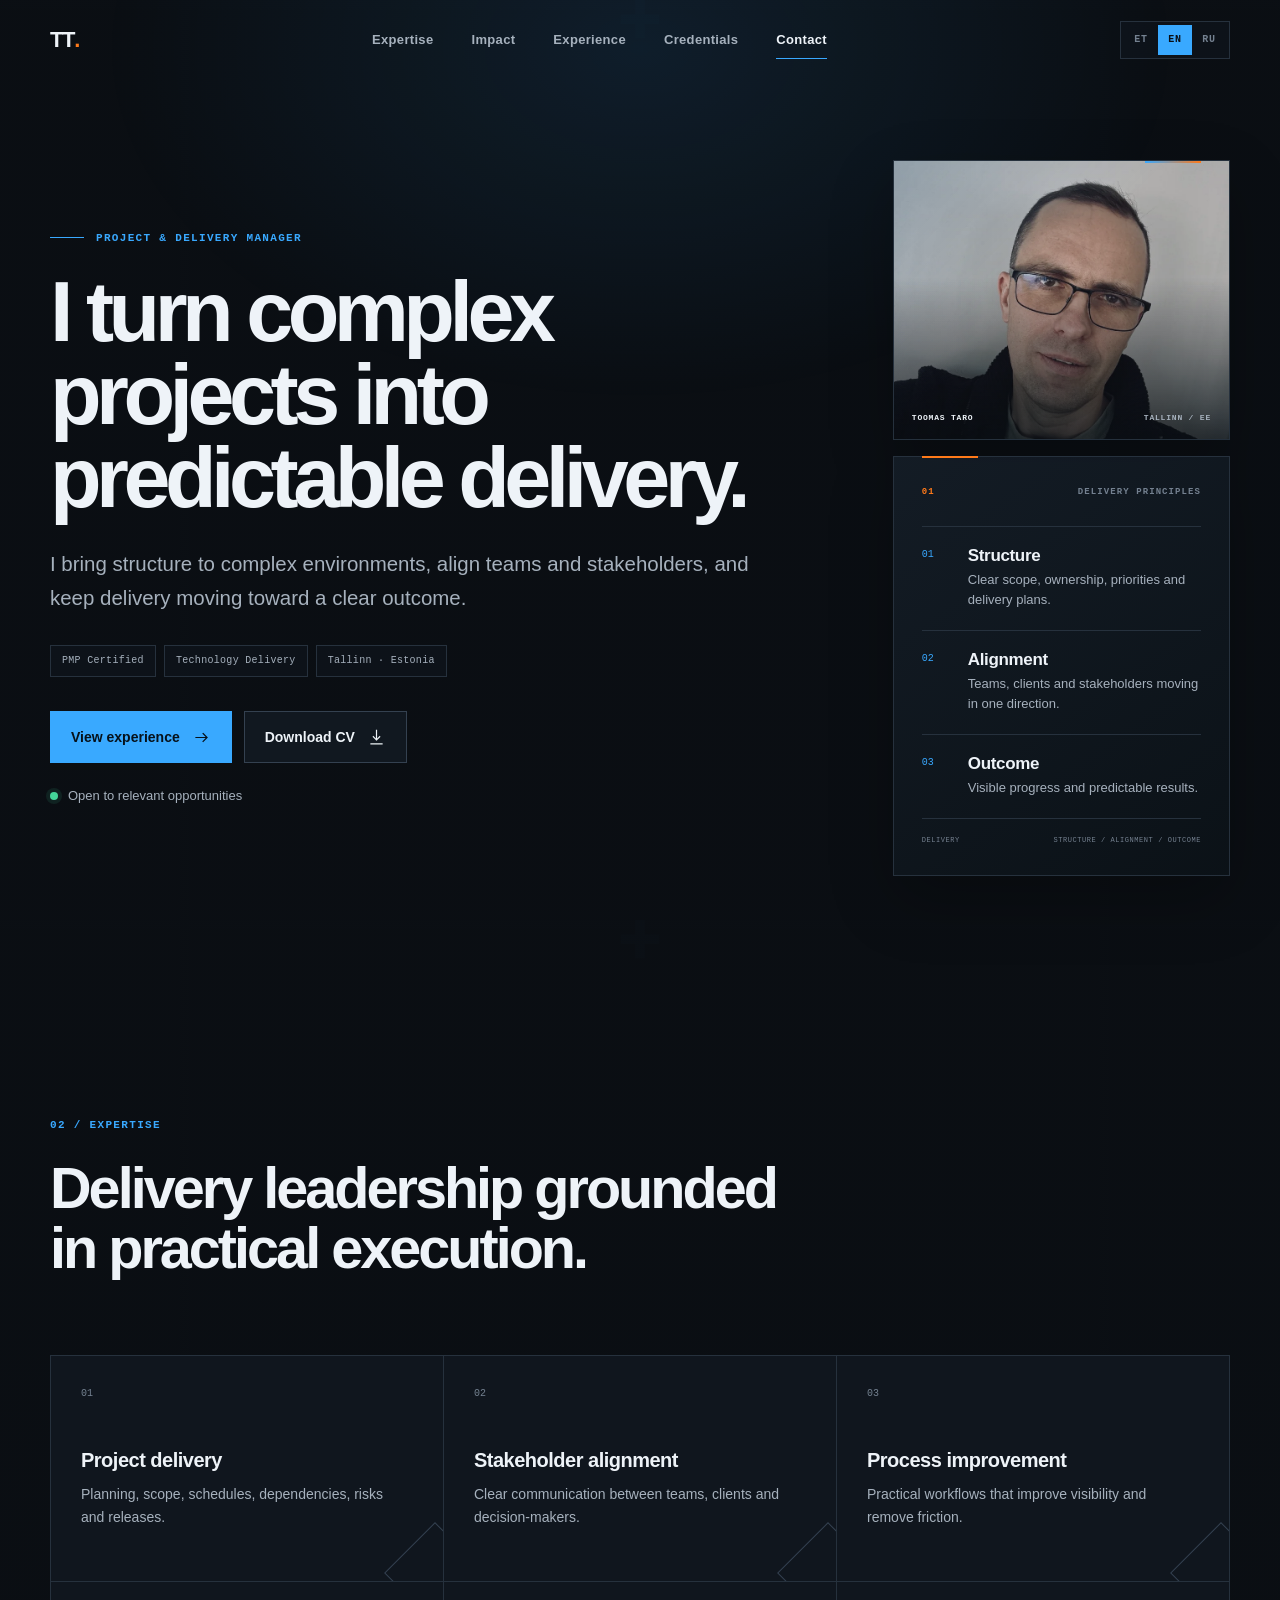
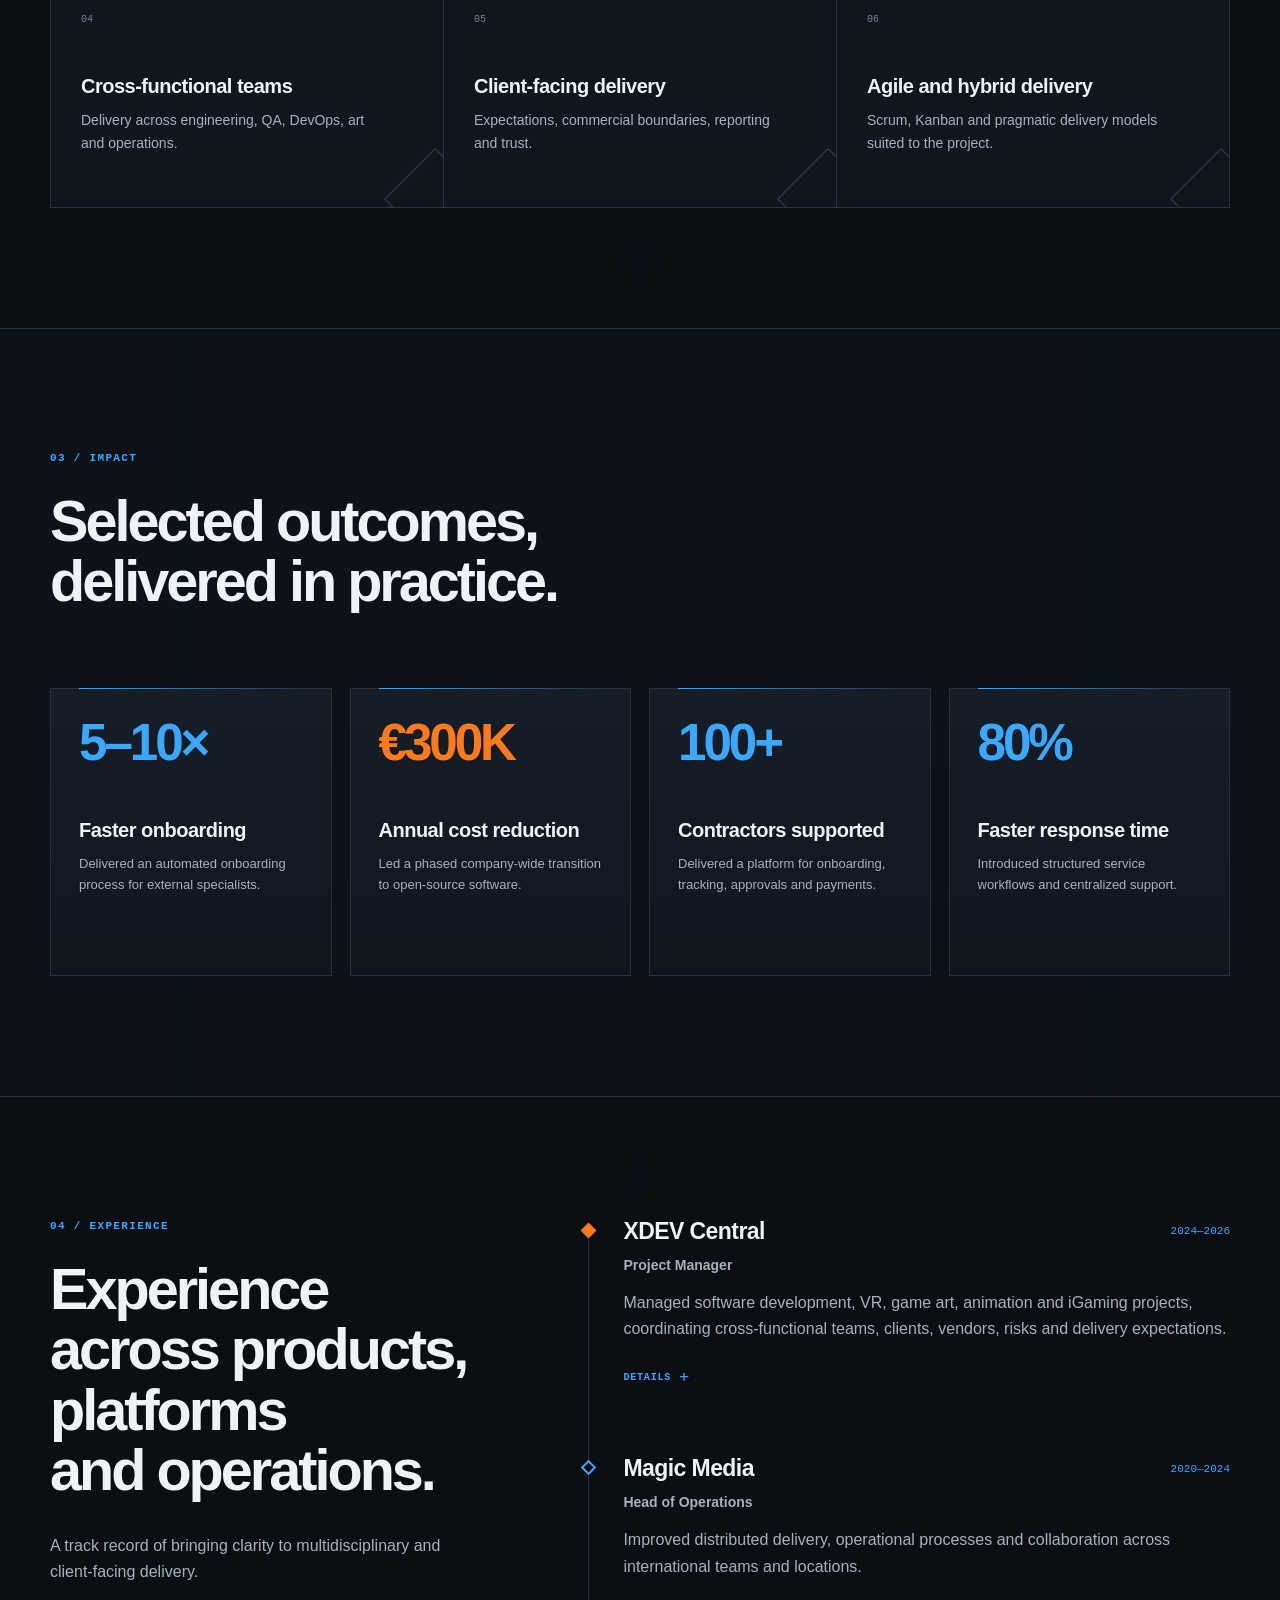
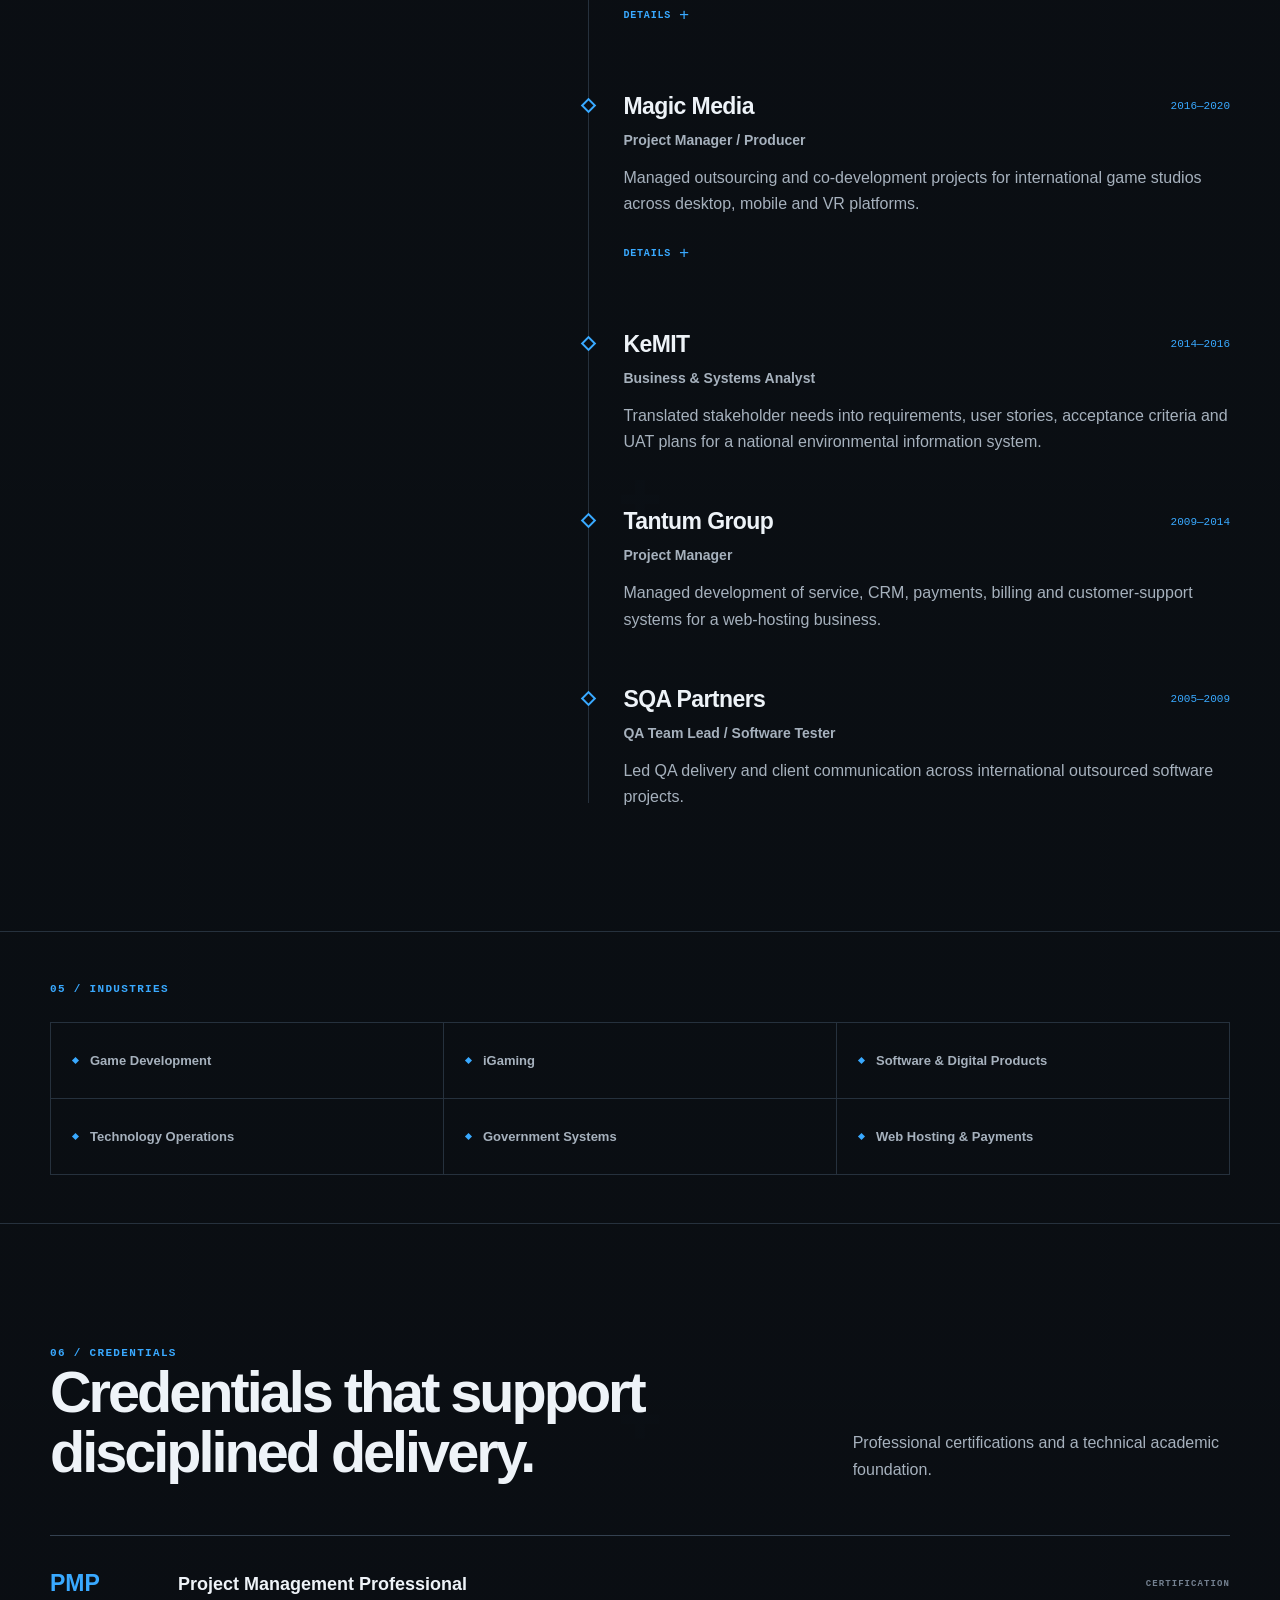
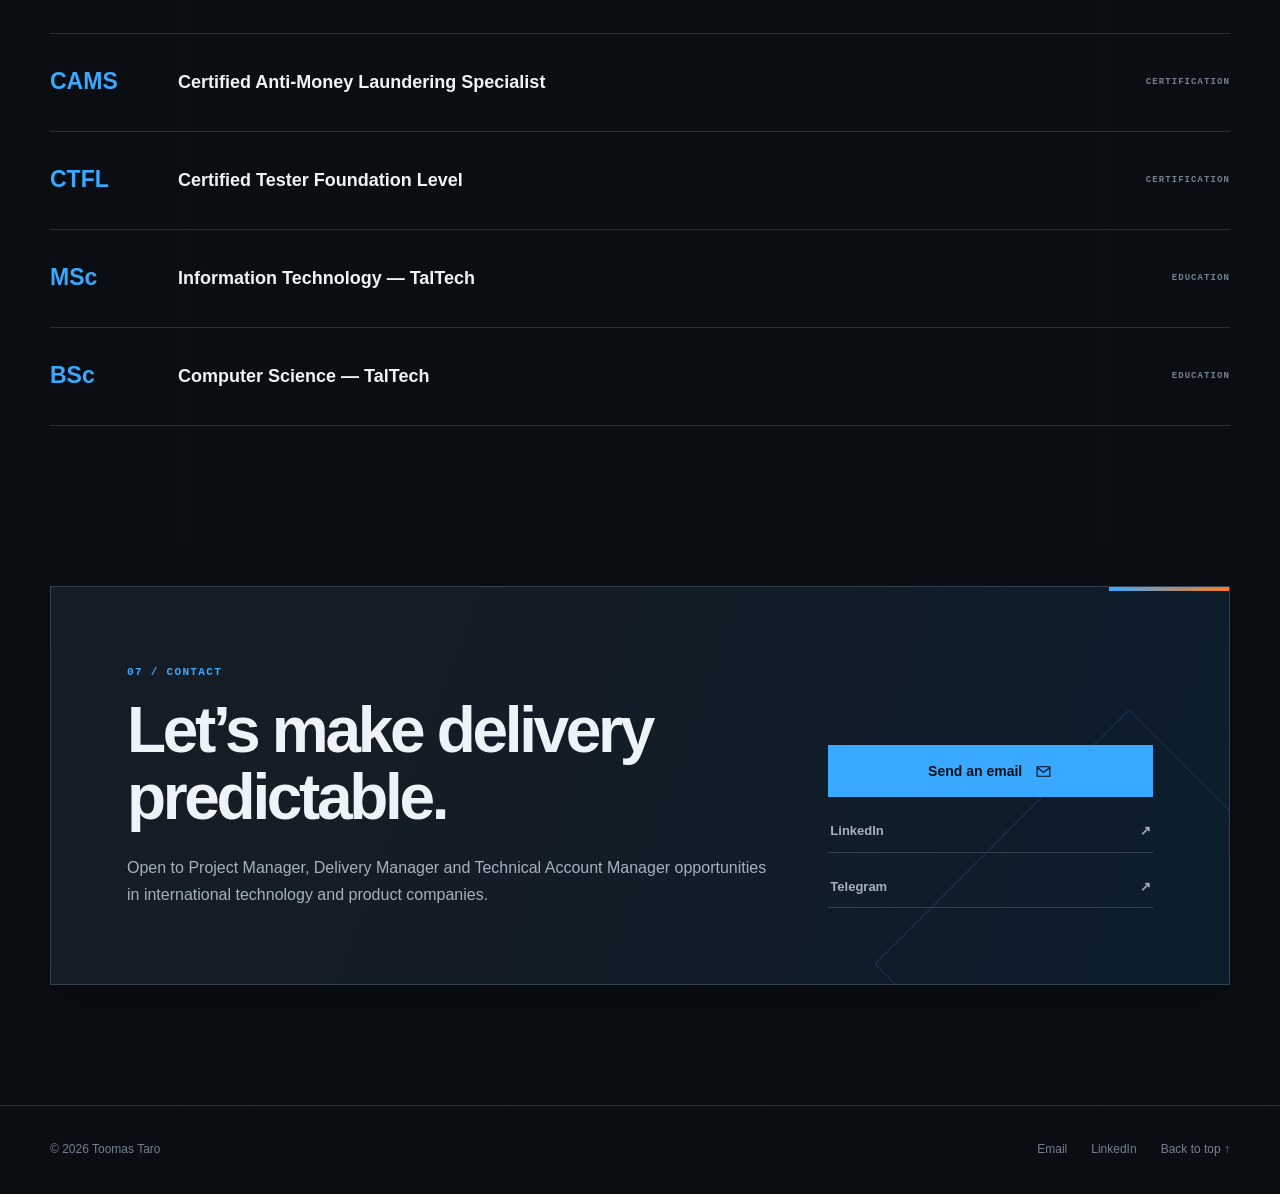
==== commit 0a568b7b: "Add profile photo to portfolio hero" ====
--- a/index.html
+++ b/index.html
@@ -105,11 +105,25 @@
           <p class="availability"><span aria-hidden="true"></span><span data-i18n="hero.availability">Open to relevant opportunities</span></p>
         </div>
 
-        <aside class="hero-panel" aria-label="Delivery principles">
-          <div class="panel-label"><span>01</span><span data-i18n="hero.panelLabel">Delivery principles</span></div>
-          <div class="principle-list" data-render="principles"></div>
-          <div class="panel-code" aria-hidden="true"><span>DELIVERY</span><span>STRUCTURE / ALIGNMENT / OUTCOME</span></div>
-        </aside>
+        <div class="hero-rail">
+          <figure class="hero-portrait">
+            <img
+              src="assets/images/toomas-taro-profile.webp"
+              width="800"
+              height="890"
+              alt="Toomas Taro"
+              fetchpriority="high"
+              decoding="async"
+            >
+            <figcaption><span>Toomas Taro</span><span>Tallinn / EE</span></figcaption>
+          </figure>
+
+          <aside class="hero-panel" aria-label="Delivery principles">
+            <div class="panel-label"><span>01</span><span data-i18n="hero.panelLabel">Delivery principles</span></div>
+            <div class="principle-list" data-render="principles"></div>
+            <div class="panel-code" aria-hidden="true"><span>DELIVERY</span><span>STRUCTURE / ALIGNMENT / OUTCOME</span></div>
+          </aside>
+        </div>
       </div>
     </section>
 
--- a/styles.css
+++ b/styles.css
@@ -415,13 +415,84 @@
 
 .hero-grid {
   display: grid;
-  align-items: end;
+  align-items: center;
   gap: 48px;
   grid-template-columns: minmax(0, 1.65fr) minmax(300px, 0.7fr);
 }
 
 .hero-copy {
   position: relative;
+}
+
+.hero-rail {
+  display: grid;
+  align-content: center;
+  gap: 16px;
+}
+
+.hero-portrait {
+  position: relative;
+  height: 280px;
+  min-height: 0;
+  margin: 0;
+  overflow: hidden;
+  border: 1px solid var(--border);
+  background: var(--surface);
+  box-shadow: var(--shadow);
+}
+
+.hero-portrait::before,
+.hero-portrait::after {
+  position: absolute;
+  z-index: 1;
+  content: "";
+  pointer-events: none;
+}
+
+.hero-portrait::before {
+  inset: 0;
+  background:
+    linear-gradient(180deg, transparent 42%, rgb(8 13 18 / 76%) 100%),
+    linear-gradient(135deg, rgb(57 169 255 / 12%), transparent 45%);
+}
+
+.hero-portrait::after {
+  top: -1px;
+  right: 28px;
+  width: 56px;
+  height: 3px;
+  background: linear-gradient(90deg, var(--blue), var(--orange));
+}
+
+.hero-portrait img {
+  display: block;
+  width: 100%;
+  height: 100%;
+  object-fit: cover;
+  object-position: 50% 28%;
+  filter: saturate(0.82) contrast(1.04) brightness(0.88);
+}
+
+.hero-portrait figcaption {
+  position: absolute;
+  z-index: 2;
+  right: 18px;
+  bottom: 15px;
+  left: 18px;
+  display: flex;
+  align-items: center;
+  justify-content: space-between;
+  gap: 12px;
+  color: var(--text-primary);
+  font-family: var(--font-mono);
+  font-size: 8px;
+  font-weight: 700;
+  letter-spacing: 0.1em;
+  text-transform: uppercase;
+}
+
+.hero-portrait figcaption span:last-child {
+  color: var(--text-secondary);
 }
 
 .hero-description {
@@ -1058,6 +1129,19 @@
   .hero-grid {
     align-items: stretch;
     grid-template-columns: 1fr;
+  }
+
+  .hero-rail {
+    align-content: stretch;
+    grid-template-columns: minmax(240px, 0.65fr) minmax(0, 1.35fr);
+  }
+
+  .hero-portrait {
+    height: auto;
+  }
+
+  .hero-portrait img {
+    height: 100%;
   }
 
   .hero-panel {
@@ -1143,6 +1227,19 @@
     grid-template-columns: 1fr;
   }
 
+  .hero-rail {
+    grid-template-columns: 1fr;
+  }
+
+  .hero-portrait {
+    height: 360px;
+    max-width: 460px;
+  }
+
+  .hero-portrait img {
+    object-position: 50% 26%;
+  }
+
   .panel-label,
   .panel-code {
     grid-column: auto;
@@ -1193,6 +1290,12 @@
 
   .hero-grid {
     gap: 36px;
+  }
+
+  .hero-portrait {
+    width: 100%;
+    height: 320px;
+    max-width: none;
   }
 
   .hero-actions {
